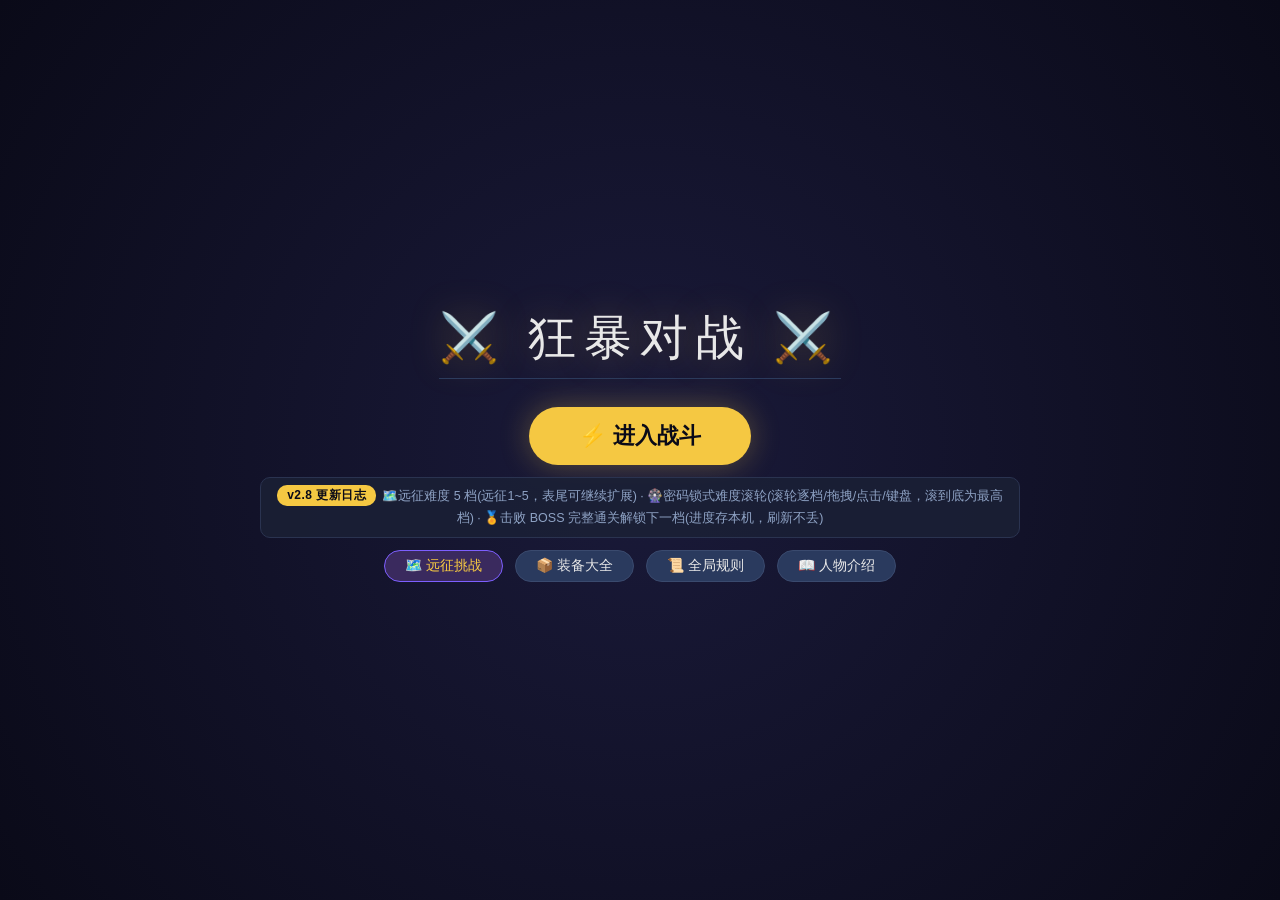
==== index.html @ 68544027 "chore: baseline snapshot of 狂暴战斗v2 before talent system" ====
<!DOCTYPE html>
<html lang="zh">
<head>
<meta charset="UTF-8">
<meta name="viewport" content="width=device-width, initial-scale=1.0">
<title>狂暴对战（v2.8）</title>
<link rel="stylesheet" href="style.css">
</head>
<body>

<!-- 启动界面 -->
<div id="startScreen">
    <div class="header">
        <h1>⚔️ 狂暴对战 ⚔️</h1>
    </div>
    <button class="start-btn" id="startBtn">⚡ 进入战斗</button>
    <div class="version"><span class="v-num">v2.8 更新日志</span>🗺️远征难度 5 档(远征1~5，表尾可继续扩展) · 🎡密码锁式难度滚轮(滚轮逐档/拖拽/点击/键盘，滚到底为最高档) · 🏅击败 BOSS 完整通关解锁下一档(进度存本机，刷新不丢)</div>
    <div class="btn-group">
        <button id="rogueOpenBtn" class="rogue-entry-btn">🗺️ 远征挑战</button>
        <button id="toggleEquipBtn">📦 装备大全</button>
        <button id="showRulesBtn">📜 全局规则</button>
        <button id="heroOpenBtn">📖 人物介绍</button>
    </div>
    <div class="equip-library" id="startEquipLibrary">
        <h3>📦 装备大全</h3>
        <div id="startEquipList">
            <div class="rule-section">
                <div class="rule-head" data-toggle="startEquipList_normal">
                    <span class="rule-title">🟢 普通装备（占 1 装备点）</span><span class="rule-arrow">▼</span>
                </div>
                <div class="collapse-body" id="startEquipList_normal"></div>
            </div>
            <div class="rule-section">
                <div class="rule-head" data-toggle="startEquipList_special">
                    <span class="rule-title">✨ 特殊装备（不消耗装备点）</span><span class="rule-arrow">▼</span>
                </div>
                <div class="collapse-body" id="startEquipList_special"></div>
            </div>
            <div class="rule-section">
                <div class="rule-head" data-toggle="startEquipList_rare">
                    <span class="rule-title">⭐ 稀有装备（占 2 装备点）</span><span class="rule-arrow">▼</span>
                </div>
                <div class="collapse-body" id="startEquipList_rare"></div>
            </div>
            <div class="rule-section">
                <div class="rule-head" data-toggle="startEquipList_upgrade">
                    <span class="rule-title">🔧 升级装备（占 1 装备点；普通对战可直接选用）</span><span class="rule-arrow">▼</span>
                </div>
                <div class="collapse-body" id="startEquipList_upgrade"></div>
            </div>
        </div>
    </div>
</div>

<!-- 全局规则模态框 -->
<div id="rulesModal">
    <div class="modal-content">
        <h2>📜 全局规则</h2>

        <div class="rule-section">
            <div class="rule-head" data-toggle="rulePlay">
                <span class="rule-title">🎮 游戏玩法</span><span class="rule-arrow">▼</span>
            </div>
            <ul class="rule-body" id="rulePlay">
                <li><strong>队伍规模：</strong>每队 1~3 人，两队人数可不同（1v1 … 3v3），全场最多 6 名角色。</li>
                <li><strong>阵型站位：</strong>每队一个 <strong>3 列 × 2 行</strong> 的矩形区域，共 6 个站位格（前排 3 格 + 后排 3 格）。每队最多 3 人，可在 6 格中<strong>自由摆放</strong>：点击空格「＋」放置队员，<strong>拖动面板</strong>可换位或交换，面板右上「✕」移除队员。靠中间一侧为前排。</li>
                <li><strong>对位优先承伤：</strong>默认攻击<strong>与自己同一列（对位）</strong>的敌人：该列<strong>前排存活就打前排</strong>，<strong>对位前排阵亡后，由同列的后排接替</strong>；只有该列已无可选目标时，才顺延到<strong>列距离最近</strong>的敌人（距离相同取更靠左一列）。部分单位有独立选敌规则：刺客优先敌方后排，Boss 随机选取，枪手锁定血量最低者。</li>
                <li><strong>对位攻击：</strong>在可攻击的候选目标中，优先选择与自己<strong>同列</strong>的敌人；同列无目标时，按列距离由近及远顺延。全程确定性，无随机。</li>
                <li><strong>团灭判负：</strong>一方全部队员阵亡才判负，单人阵亡后战斗继续；技能同样按上述规则选取目标。</li>
                <li><strong>编队保存：</strong>调整好人物与装备后，可在「💾 编队」中命名保存，之后一键调用。</li>
            </ul>
        </div>

        <div class="rule-section">
            <div class="rule-head" data-toggle="ruleMech">
                <span class="rule-title">⚙️ 游戏机制</span><span class="rule-arrow">▼</span>
            </div>
            <ul class="rule-body" id="ruleMech">
                <li><strong>装备容量：</strong>每名角色共 <strong>2 个装备点</strong>；<strong>普通装备</strong>占 1 点、<strong>特殊装备</strong>不消耗装备点、<strong>稀有装备</strong>占 2 点。装备栏共 3 个槽位。相同装备不再受限，可重复装备。</li>
                <li><strong>装备限制：</strong>专业法杖 / 灵能大法杖仅蓝条英雄可装备；熊王爪要求英雄<strong>基础生命值 ≥ 1700</strong>（不含装备加成）。</li>
                <li><strong>唯一被动：</strong>魔返（释放技能回复法力）／血赋（生命值转攻击力）／御击（攻击附带双抗伤害）——同名唯一被动重复装备<strong>只生效一次</strong>，不叠加。</li>
                <li><strong>覆盖机制：</strong>血赋与御击在结算链<strong>最后一步</strong>计算，可吃到其他装备与技能带来的生命/双抗加成；其余装备效果只作用于本体。</li>
                <li><strong>🔧 升级装备（占 1 装备点）：</strong>流星锤→碎岩流星锤、急速弓→霜天风暴弓、精钢剑→幸运精钢剑、专业法杖→灵能大法杖、吸血镰刀→嗜血狂镰。远征「装备升级点」花 <strong>10 金币</strong>可升级获得；普通对局的装备栏与「装备大全」也可直接选用。<strong>每人只能携带 1 件升级装备</strong>（装备下拉会把其余升级装备置灰）。</li>
                <li><strong>🩸 嗜血狂镰（吸血镰刀升级）：</strong>攻击力 +20、全能吸血 +15%、攻速 +0.2（固定）；被动·嗜血：每攻击一次额外 +0.5% 全能吸血，最多额外 +15%。</li>
                <li><strong>❄️ 寒冰印记（霜天风暴弓）：</strong>被攻击者叠加印记，带印记者<strong>攻速 -10%</strong>（不管多少层）；叠至 <strong>10 层</strong>时目标被<strong>冻结 1.5 秒</strong>并清空印记。</li>
                <li><strong>回蓝模板（蓝条英雄）：</strong>a模板＝自然回蓝1/秒＋普攻命中回蓝1/次；b模板＝自然回蓝1/秒＋受击回蓝1/次。</li>
                <li><strong>SP（技能强度）：</strong>由装备提供，放大英雄自身固定数值的技能伤害与技能回复；以攻击力倍率计算的机制与装备型附加伤害不享受。</li>
                <li><strong>眩晕 💫：</strong>被眩晕者无法普攻与施法，但回蓝、CD 照常运转，已释放技能（如诅咒）不中断。</li>
                <li><strong>⏳ 施法时间（法师 · 法术爆发）：</strong>满 16 蓝后需 <strong>0.5 秒</strong>吟唱才结算 280 法伤；吟唱途中被眩晕会中断，<strong>蓝量保留</strong>并在解除眩晕后重新吟唱。</li>
                <li><strong>重伤（诅咒 🧙）：</strong>巫师诅咒附着于目标身上，期间目标<strong>一切回复减半</strong>；可叠加刷新，可同时维持多个目标，施法者死亡或被控也不中断。对 <strong>BOSS 单位</strong>：生命上限按 min(最大生命, 5000) 折算，单次（每秒）3% 的伤害不超过 150。</li>
                <li><strong>战斗日志配色：</strong>物理伤害为<strong style="color:#e74c3c;">红色</strong>、魔法伤害为<strong style="color:#5dade2;">蓝色</strong>、真实伤害为<strong style="color:#ffffff;">白色加粗</strong>。</li>
            </ul>
        </div>

        <button class="modal-close" id="rulesCloseBtn">关闭</button>
    </div>
</div>

<!-- 人物介绍模态框(替代原「模拟统计」) -->
<div id="heroModal">
    <div class="modal-content hero-content">
        <h2>📖 人物介绍</h2>
        <div class="rule-section">
            <div class="rule-head" data-toggle="heroListBody">
                <span class="rule-title">👤 英雄</span><span class="rule-arrow">▼</span>
            </div>
            <div class="collapse-body" id="heroListBody"><div class="hero-cards" id="heroCards"></div></div>
        </div>
        <div class="rule-section">
            <div class="rule-head" data-toggle="bossListBody">
                <span class="rule-title">🏆 BOSS</span><span class="rule-arrow">▼</span>
            </div>
            <div class="collapse-body" id="bossListBody"><div class="hero-cards" id="bossCards"></div></div>
        </div>
        <button class="modal-close" id="heroCloseBtn">关闭</button>
    </div>
</div>

<!-- 挑战模式(固定编队,调用到 B 队) -->
<div id="challengeModal">
    <div class="modal-content hero-content">
        <h2>🎯 挑战队伍</h2>
        <div class="challenge-list" id="challengeList"></div>
        <button class="modal-close" id="challengeCloseBtn">关闭</button>
    </div>
</div>

<!-- 远征挑战(肉鸽模式 2.4): 全屏; 只能操作 A 队;
    出征→战斗→战斗→商店→装备升级→精英战→BOSS 共 7 个节点按顺序推进;
    v2.8: 入口为「密码锁式难度滚轮」(远征1~5, 可扩展), 通关(击败BOSS)解锁下一档并存本地;
          顶栏 #rogueDiff 显示本局难度(入口「选难度」界面整条顶栏与节点地图隐藏, 地图自整备/战斗起显示);
    战斗界面为上下布局(B 队在上 / A 队在下, 双方各 3列×2行 前后排 6 站位), 战斗日志在右侧,
    并可「⚙ 调整装备/站位」暂停回整备; 商店可卖装备(普通 6 金 / 稀有 12 金 / 升级装备 10 金) -->
<div id="rogueModal">
    <div class="modal-content">
        <h2>🗺️ 远征挑战</h2>
        <div class="rogue-top" id="rogueTop">
            <div class="rogue-status">
                <span class="rogue-diff" id="rogueDiff"></span>
                <span class="rogue-lives" id="rogueLives"></span>
                <span class="rogue-gold" id="rogueGold"></span>
            </div>
            <div class="rogue-map" id="rogueMap"></div>
        </div>
        <div class="rogue-phase" id="roguePhase"></div>
        <div class="rogue-toast" id="rogueToast"></div>
        <div class="rogue-body" id="rogueBody"></div>
        <div class="rogue-actions" id="rogueActions"></div>
        <button class="modal-close" id="rogueCloseBtn">关闭</button>
    </div>
</div>

<!-- 游戏主容器 -->
<div class="container" id="mainContainer" style="display:none;">
    <button class="back-btn" id="backBtn">🔙 返回</button>
    <h1>⚔️ 狂暴对战 ⚔️</h1>
    <div class="main-layout">
        <div class="left-area">
            <div class="arena">
                <!-- A队(3列×2行阵型: 前排靠中间) -->
                <div class="team" id="teamA" data-count="1">
                    <div class="team-header">
                        <span class="team-name">🛡️ A队</span>
                        <span class="team-count" id="teamHeadA">1 / 3 人</span>
                    </div>
                    <div class="team-grid" id="teamPanelsA"></div>
                    <button class="add-slot" id="addBtnA">＋ 快捷添加</button>
                </div>
                <div class="vs">⚡</div>
                <!-- B队(镜像: 前排同样靠中间) -->
                <div class="team" id="teamB" data-count="1">
                    <div class="team-header">
                        <span class="team-name">⚔️ B队</span>
                        <span class="team-count" id="teamHeadB">1 / 3 人</span>
                    </div>
                    <div class="team-grid" id="teamPanelsB"></div>
                    <button class="add-slot" id="addBtnB">＋ 快捷添加</button>
                    <button class="add-slot challenge-btn" id="challengeOpenBtn">🎯 挑战队伍</button>
                </div>
            </div>
            <div class="controls">
                <button class="btn-fight" id="btnFight">⚡ 攻击一次</button>
                <button class="btn-auto" id="btnAuto">▶ 自动战斗</button>
                <button class="btn-reset" id="btnReset">🔄 重置</button>
                <span class="speed-group" id="speedGroup">
                    <button class="speed-btn active" id="speed1x">1x</button>
                    <button class="speed-btn" id="speed2x">2x</button>
                    <button class="speed-btn" id="speed4x">4x</button>
                </span>
            </div>
            <div class="winner-banner" id="winnerBanner">🏆 胜利！</div>
            <div class="footer"><span id="roundInfo">回合: 0</span></div>
        </div>
        <div class="right-area">
            <div class="title">📜 战斗记录</div>
            <div class="log" id="log"><div>💬 编队并选择装备，开始战斗</div></div>
        </div>
    </div>
</div>

<!-- 装备详情浮窗 -->
<div class="equip-tooltip" id="equipTooltip">
    <div class="tt-name" id="ttName">装备名</div>
    <div class="tt-desc" id="ttDesc">描述</div>
    <ul class="tt-stats" id="ttStats"></ul>
</div>

<script src="config.js"></script>
<script src="heroes.js"></script>
<script src="equips.js"></script>
<script src="mechanics.js"></script>
<script src="engine.js"></script>
<!-- 远征挑战(肉鸽模式)UI: 须在 game.js 之前加载(game.js 末尾立即执行 init(),其中要调用 GameRogue) -->
<script src="rogue.js"></script>
<script src="game.js"></script>
</body>
</html>
---- style.css ----
/* ========== 全局样式 ========== */
* { margin:0; padding:0; box-sizing:border-box; }
body { background:#0a0a18; min-height:100vh; display:flex; justify-content:center; align-items:center; font-family:'Segoe UI',Arial,sans-serif; padding:16px; }

/* ---------- 启动界面 ---------- */
#startScreen {
    position: fixed;
    top: 0; left: 0; width: 100%; height: 100%;
    background: radial-gradient(circle at center, #1a1a3a, #0a0a18);
    display: flex;
    flex-direction: column;
    justify-content: center;
    /* safe center: 内容超过一屏时改为从顶部开始排列, 避免标题被裁掉且滚不上去 */
    justify-content: safe center;
    align-items: center;
    z-index: 99999;
    color: #e8e8e8;
    transition: opacity 0.6s ease, visibility 0.6s ease;
    overflow-y: auto;
    padding: 20px;
}
#startScreen.hidden { opacity: 0; visibility: hidden; pointer-events: none; }
#startScreen .header { text-align: center; margin-bottom: 10px; }
#startScreen h1 { font-size: 48px; font-weight: 300; letter-spacing: 8px; margin-bottom: 6px; text-shadow: 0 0 40px rgba(245,200,66,0.3); }
#startScreen .start-btn { background: #f5c842; color: #0a0a18; border: none; border-radius: 60px; padding: 14px 50px; font-size: 22px; font-weight: bold; cursor: pointer; transition: 0.3s; box-shadow: 0 0 30px rgba(245,200,66,0.3); margin: 12px 0 12px; }
#startScreen .start-btn:hover { transform: scale(1.08); box-shadow: 0 0 50px rgba(245,200,66,0.6); }
/* 版本号 + 更新日志: 收成一张居中的小卡片, 版本号做金色胶囊, 避免长文本左对齐糊成一片 */
#startScreen .version {
    max-width: 760px; margin: 0 auto 12px; padding: 7px 14px 8px;
    background: rgba(26,32,54,0.85); border: 1px solid #2a3350; border-radius: 10px;
    color: #8ea2c4; font-size: 12.5px; line-height: 1.75; text-align: center;
}
#startScreen .version .v-num {
    display: inline-block; background: #f5c842; color: #0a0a18;
    border-radius: 10px; padding: 0 10px; margin: 0 6px 0 0;
    font-size: 12px; font-weight: bold; letter-spacing: 0.5px; vertical-align: 1px;
}
#startScreen .btn-group { display: flex; gap: 12px; flex-wrap: wrap; justify-content: center; margin-bottom: 12px; }
#startScreen .btn-group button { background: #2a3a5e; color: #e8e8e8; border: 1px solid #3a4a6e; border-radius: 30px; padding: 6px 20px; font-size: 14px; cursor: pointer; transition: 0.2s; }
#startScreen .btn-group button:hover { background: #3a5a8e; transform: scale(1.05); }
#startScreen .equip-library { width: 90%; max-width: 700px; max-height: 45vh; overflow-y: auto; background: rgba(20,20,50,0.9); border-radius: 16px; border: 1px solid #2a3a5e; padding: 12px 16px; margin-top: 6px; display: none; }
#startScreen .equip-library.open { display: block; }
#startScreen .equip-library h3 { color: #f5c842; text-align: center; border-bottom: 1px solid #2a3a5e; padding-bottom: 8px; margin-bottom: 10px; font-weight: 400; letter-spacing: 2px; }
#startScreen .equip-library .equip-item { background: #0e0e22; border-radius: 10px; padding: 8px 14px; margin-bottom: 8px; border: 1px solid #2a2a4a; position: relative; }
#startScreen .equip-library .equip-item .e-name { color: #f5c842; font-weight: bold; font-size: 15px; }
#startScreen .equip-library .equip-item .e-desc { color: #b0c4de; font-size: 13px; margin: 2px 0; }
#startScreen .equip-library .equip-item .e-stats { color: #8899bb; font-size: 12px; list-style: none; padding: 0; margin: 4px 0 0; }
#startScreen .equip-library .equip-item .e-stats li { padding: 1px 0; border-bottom:1px solid #2a2a4a; }
#startScreen .equip-library .equip-item .e-stats li:last-child { border-bottom:none; }
#startScreen .equip-library .rare-badge { position: absolute; top: 6px; right: 10px; background: #6c3483; color: #f5b7f1; padding: 0 10px; border-radius: 12px; font-size: 11px; border: 1px solid #9b59b6; }
#startScreen .equip-library::-webkit-scrollbar { width:4px; }
#startScreen .equip-library::-webkit-scrollbar-thumb { background:#2a3a5e; border-radius:10px; }

/* 全局规则 / 模拟统计 模态框 */
#rulesModal, #heroModal, #challengeModal { position: fixed; top: 0; left: 0; width: 100%; height: 100%; background: rgba(0,0,0,0.7); display: none; justify-content: center; align-items: center; align-items: safe center; z-index: 100000; }
#rulesModal .modal-content, #heroModal .modal-content, #challengeModal .modal-content { background: #1a1a3a; border: 2px solid #5dade2; border-radius: 20px; padding: 20px 30px; max-width: 560px; width: 92%; color: #b0c4de; box-shadow: 0 20px 60px rgba(0,0,0,0.9); }
#heroModal .modal-content, #challengeModal .modal-content { max-width: 720px; max-height: 88vh; overflow-y: auto; }
/* 全局规则: 内容必然超过一屏, 由弹窗整体滚动(单个滚动条);
   否则内容被垂直居中 + 无高度上限, 上半部分(标题/「游戏玩法」折叠头)与底部「关闭」会被裁到屏幕外 */
#rulesModal .modal-content { max-height: 88vh; overflow-y: auto; }
#rulesModal .modal-content h2, #heroModal .modal-content h2, #challengeModal .modal-content h2 { color: #f5c842; text-align: center; border-bottom: 1px solid #2a3a5e; padding-bottom: 10px; margin-bottom: 12px; }
#rulesModal .modal-content ul { list-style: none; padding: 0; }
#rulesModal .modal-content ul li { padding: 6px 0; border-bottom: 1px solid #2a2a4a; font-size: 13px; line-height: 1.6; }
#rulesModal .modal-content ul li:last-child { border-bottom: none; }
#rulesModal .modal-content ul li strong { color: #f5c842; }
#rulesModal .modal-close, #heroModal .modal-close, #challengeModal .modal-close { display: block; margin: 14px auto 0; background: #2c3e50; color: #fff; border: none; border-radius: 30px; padding: 8px 30px; font-size: 14px; cursor: pointer; transition: 0.2s; }
#rulesModal .modal-close:hover, #heroModal .modal-close:hover, #challengeModal .modal-close:hover { background: #e74c3c; }

/* ---------- 人物介绍 / 挑战队伍(复用「装备大全」的条目样式) ---------- */
#heroModal .equip-item, #challengeModal .equip-item { background:#0e0e22; border-radius:10px; padding:8px 14px; margin-bottom:8px; border:1px solid #2a2a4a; position:relative; }
#heroModal .e-name, #challengeModal .e-name { color:#f5c842; font-weight:bold; font-size:15px; }
#heroModal .e-desc, #challengeModal .e-desc { color:#b0c4de; font-size:13px; margin:2px 0; }
#heroModal .e-stats, #challengeModal .e-stats { color:#8899bb; font-size:12px; list-style:none; padding:0; margin:4px 0 0; }
#heroModal .e-stats li, #challengeModal .e-stats li { padding:1px 0; border-bottom:1px solid #2a2a4a; }
#heroModal .e-stats li:last-child, #challengeModal .e-stats li:last-child { border-bottom:none; }
#heroModal .rare-badge, #challengeModal .rare-badge { position:absolute; top:6px; right:10px; background:#6c3483; color:#f5b7f1; padding:0 10px; border-radius:12px; font-size:11px; border:1px solid #9b59b6; }
#challengeModal .ch-load { display:block; margin:8px 0 0 auto; background:#1a1a3a; color:#f5c842; border:1px solid #5a4a1a; border-radius:16px; padding:4px 18px; font-size:12px; cursor:pointer; transition:0.2s; }
#challengeModal .ch-load:hover { background:#2b3557; }
/* v2.6: 挑战队伍新增「调用到 A 队」按钮, 两个按钮横排右对齐 */
#challengeModal .ch-actions { display:flex; justify-content:flex-end; gap:8px; margin-top:8px; }
#challengeModal .ch-actions .ch-load { margin:0; }
#challengeModal .ch-load-a { background:#12283a; color:#7fd4f5; border-color:#1a4a5a; }
#challengeModal .ch-load-a:hover { background:#1b3b52; }
.challenge-btn { background:#2a1a1a; color:#f5c842; border-color:#5a4a1a; }
.challenge-btn:hover { background:#3a2a1a; }

/* ---------- 游戏容器 ---------- */
.container { background:#14142a; padding:18px 20px; border-radius:24px; box-shadow:0 20px 60px rgba(0,0,0,0.9); width:1500px; max-width:100%; border:1px solid #2a2a4a; display:flex; flex-direction:column; position:relative; margin: 0 auto; }
.back-btn { position: absolute; top: 12px; right: 18px; background: #2c3e50; color: #fff; border: none; border-radius: 30px; padding: 4px 16px; font-size: 13px; cursor: pointer; transition: 0.2s; z-index: 10; }
.back-btn:hover { background: #e74c3c; transform: scale(1.05); }

h1 { text-align:center; color:#e8e8e8; font-weight:400; letter-spacing:4px; font-size:22px; border-bottom:1px solid #2a3a5e; padding-bottom:8px; margin-bottom:12px; margin-top:0; }
.main-layout { display:flex; gap:16px; align-items:stretch; }
.left-area { flex:1.7; display:flex; flex-direction:column; gap:12px; min-width:0; }

/* ---------- 队伍对战区 ---------- */
.arena { display:flex; justify-content:space-between; align-items:stretch; gap:10px; }
.team { flex:1; min-width:0; display:flex; flex-direction:column; background:#0c0c1e; border-radius:18px; border:1px solid #23234a; padding:8px 8px 10px; gap:6px; }
.team#teamA { border-color:#1f3a5c; box-shadow: inset 0 0 40px rgba(93,173,226,0.05); }
.team#teamB { border-color:#4a2030; box-shadow: inset 0 0 40px rgba(231,76,60,0.05); }
.team-header { display:flex; align-items:center; justify-content:center; gap:8px; padding-bottom:4px; border-bottom:1px solid #2a2a4a; }
.team-name { font-size:13px; letter-spacing:2px; font-weight:600; color:#e8e8e8; }
.team#teamA .team-name { color:#5dade2; }
.team#teamB .team-name { color:#e74c3c; }
.team-count { font-size:11px; color:#667799; background:#14142a; border-radius:10px; padding:1px 8px; border:1px solid #2a2a4a; }
/* ---------- 阵型网格: 每队 3 列 × 2 行 = 6 个站位格 ---------- */
.team-grid { display:grid; grid-template-columns: repeat(3, 1fr); gap:6px; align-items:stretch; }
.team-grid > [data-row="0"] { grid-row: 1; }
.team-grid > [data-row="1"] { grid-row: 2; }
/* A队列序从左到右;B队镜像,保证两队的「前排」都紧邻中间 VS 分界 */
#teamA .team-grid > [data-col="0"] { grid-column: 1; }
#teamA .team-grid > [data-col="1"] { grid-column: 2; }
#teamA .team-grid > [data-col="2"] { grid-column: 3; }
#teamB .team-grid > [data-col="0"] { grid-column: 3; }
#teamB .team-grid > [data-col="1"] { grid-column: 2; }
#teamB .team-grid > [data-col="2"] { grid-column: 1; }
/* 中间列(默认核心位)金色描边 */
.team-grid > [data-col="1"].fighter-panel { border-color:#4a4020; }
.team-grid > [data-col="1"].fighter-panel.dead { border-color:#e74c3c; }

/* 空格子: 点击放置队员,也是拖动落点 */
.cell-empty { display:flex; flex-direction:column; align-items:center; justify-content:center; gap:2px; min-height:104px; border:1px dashed #2a3a5e; border-radius:12px; background:rgba(16,16,42,0.45); color:#3a4a6e; cursor:pointer; transition:0.2s; }
.cell-empty:hover { border-color:#f5c842; color:#f5c842; background:#16162e; transform:translateY(-1px); }
.cell-empty .plus { font-size:18px; line-height:1; }
.cell-empty .cell-tip { font-size:9px; color:#445566; letter-spacing:1px; }

.fighter-panel { background:#10102a; border-radius:12px; padding:6px 4px 8px; min-width:0; text-align:center; border:2px solid #2a2a4a; transition:0.3s; position:relative; cursor:grab; animation: panelIn 0.3s ease; }
@keyframes panelIn { from { opacity:0; transform: translateY(8px); } to { opacity:1; transform: translateY(0); } }
.fighter-panel:hover { border-color:#3a3a6a; }
.fighter-panel.active { border-color:#f5c842; box-shadow:0 0 25px rgba(245,200,66,0.15); }
.fighter-panel.dead { opacity:0.4; border-color:#e74c3c; }
/* 拖动换位反馈 */
.fighter-panel.dragging { opacity:0.45; transform:scale(0.96); cursor:grabbing; }
.fighter-panel.drop-target, .cell-empty.drop-target { border-color:#5dade2 !important; box-shadow:0 0 14px rgba(93,173,226,0.45); background:#14143a; }

.panel-top { display:flex; align-items:center; justify-content:space-between; margin-bottom:2px; }
.slot-badge { font-size:9px; letter-spacing:1px; color:#667799; background:#14142a; border:1px solid #2a2a4a; border-radius:10px; padding:0 6px; }
.fighter-panel[data-slot="0"] .slot-badge { color:#f5c842; border-color:#5a4a20; background:#221c0a; }
.remove-slot { background:transparent; border:1px solid #2a2a4a; color:#556; border-radius:6px; width:16px; height:16px; line-height:1; font-size:9px; cursor:pointer; transition:0.2s; padding:0; }
.remove-slot:hover { background:#e74c3c; color:#fff; border-color:#e74c3c; transform:scale(1.1); }
.remove-slot:disabled { opacity:0.25; cursor:not-allowed; }
.add-slot { align-self:center; margin-top:2px; width:80%; background:#14142a; color:#667799; border:1px dashed #3a4a6e; border-radius:12px; padding:3px 0; font-size:11px; cursor:pointer; transition:0.2s; }
.add-slot:hover { color:#f5c842; border-color:#f5c842; background:#1a1a3a; }
.add-slot:disabled { opacity:0.3; cursor:not-allowed; }

.hero-selector { display:flex; flex-direction:column; align-items:center; margin-bottom:2px; cursor:pointer; }
.hero-current { display:flex; align-items:center; gap:4px; background:#1a1a3a; padding:1px 8px 1px 6px; border-radius:30px; border:2px solid #2a2a4a; transition:0.2s; }
.hero-current:hover { border-color:#5dade2; background:#22224a; }
.hero-current .h-emoji { font-size:16px; }
.hero-current .h-name { font-size:11px; font-weight:bold; color:#fff; }
.hero-current .h-arrow { color:#667799; font-size:9px; margin-left:1px; }
.hero-grid { display:none; flex-wrap:wrap; gap:3px; justify-content:center; margin-top:4px; background:#0e0e22; padding:5px; border-radius:12px; border:1px solid #2a2a4a; width:100%; position:absolute; left:0; top:100%; z-index:50; box-shadow:0 10px 30px rgba(0,0,0,0.8); }
.hero-grid.open { display:flex; }
.hero-grid .hero-icon { background:#1a1a3a; border:2px solid #2a2a4a; border-radius:8px; padding:2px 5px; cursor:pointer; transition:0.2s; display:flex; flex-direction:column; align-items:center; min-width:40px; font-size:9px; color:#8899bb; }
.hero-grid .hero-icon:hover { background:#2a2a5a; border-color:#4a4a8a; transform:scale(1.05); }
.hero-grid .hero-icon.selected { border-color:#f5c842; background:#2a2a4a; box-shadow:0 0 15px rgba(245,200,66,0.2); }
.hero-grid .hero-icon .h-emoji { font-size:16px; }
.hero-grid .hero-icon .h-name { font-size:8px; margin-top:0px; color:#aaa; }

.fighter-panel .name { font-size:13px; font-weight:bold; color:#fff; margin-top:0px; white-space:nowrap; overflow:hidden; text-overflow:ellipsis; }
.fighter-panel .emoji { font-size:20px; display:block; margin:0px; }
.fighter-panel .stat { color:#8899bb; font-size:10px; margin:1px 0; }
.fighter-panel .stat span { color:#fff; font-weight:bold; }
.fighter-panel .stat .label { color:#667799; font-weight:normal; }
/* v2.7 动态数值: 机制加成(如长枪手独守阵线 +20 攻击力)生效时高亮显示 */
.fighter-panel .stat .atk-val.buffed { color:#2ecc71 !important; text-shadow:0 0 4px rgba(46,204,113,0.6); }
.hp-bar-bg { width:100%; height:10px; background:#1a1a30; border-radius:20px; overflow:hidden; margin:3px 0 1px; border:1px solid #2a2a4a; }
.hp-bar { height:100%; width:100%; background:#27ae60; border-radius:20px; transition:width 0.25s ease; }
.hp-bar.low { background:#e67e22; }
.hp-bar.critical { background:#e74c3c; }
.hp-text { color:#99aabb; font-size:10px; font-weight:bold; }
.cd-bar-bg { width:100%; height:4px; background:#1a1a30; border-radius:20px; overflow:hidden; margin:1px 0 1px; border:1px solid #2a2a2a; }
.cd-bar { height:100%; width:0%; background:#f39c12; border-radius:20px; transition:width 0.2s ease; }
.cd-bar.ready { background:#2ecc71; box-shadow:0 0 10px #2ecc71aa; }
.cd-text { color:#f39c12; font-size:9px; display:flex; justify-content:space-between; }
.cd-text .ready-label { color:#2ecc71; }
.cd-area { display:none; }
.mana-area { display:none; }
.blue-bar-bg { width:100%; height:4px; background:#1a1a30; border-radius:20px; overflow:hidden; margin:1px 0 1px; border:1px solid #1a2a4a; }
.blue-bar { height:100%; width:0%; background:#3498db; border-radius:20px; transition:width 0.2s ease; }
.blue-text { color:#5dade2; font-size:9px; }
.status-area { display:flex; justify-content:center; gap:3px; flex-wrap:wrap; margin-top:1px; min-height:16px; }
.status-badge { display:inline-block; background:#1a1a30; border-radius:12px; padding:0 6px; font-size:9px; border:1px solid #2a2a4a; color:#b0c4de; line-height:15px; }
.status-badge.curse { border-color:#9b59b6; color:#d7bde2; background:#2a1a3a; }
.status-badge.evo { border-color:#f39c12; color:#f5c842; background:#2a2a1a; }
.status-badge.silenced { border-color:#e67e22; color:#f5c842; background:#2a1a1a; }
.status-badge.fighter { border-color:#e74c3c; color:#f1948a; background:#2a1a1a; }
.status-badge .badge-icon { margin-right:1px; }
.armor-tag { display:inline-block; background:#1a2a3a; padding:0 4px; border-radius:8px; font-size:9px; color:#5dade2; margin:0 1px; }
.equip-tag { display:inline-block; background:#1a2a3a; padding:0 5px; border-radius:8px; font-size:9px; color:#f5c842; margin:0 1px; cursor:default; white-space:nowrap; }
.equip-tag.rare { background: #6c3483; border:1px solid #9b59b6; color: #f5b7f1; box-shadow: 0 0 10px rgba(155,89,182,0.4); }
.equip-tag.disabled { opacity: 0.4; cursor: not-allowed; }
.equip-selector { margin-top:4px; display:flex; align-items:center; justify-content:center; gap:3px; font-size:10px; color:#8899bb; flex-wrap:wrap; }
.equip-selector select { background:#1a1a3a; color:#e0e0e0; border:1px solid #2a3a5e; border-radius:6px; padding:1px 4px; font-size:10px; cursor:pointer; outline:none; font-family:inherit; width:88px; max-width:100%; }
.equip-selector select:focus { border-color:#5dade2; }
.equip-selector select option { background:#1a1a3a; color:#e0e0e0; }
.equip-selector select:disabled { opacity:0.5; cursor:not-allowed; }
.equip-selector .slot-label { color:#667799; font-size:9px; }
.equip-tags { display:flex; justify-content:center; gap:3px; flex-wrap:wrap; margin-top:2px; }

.vs { color:#f5c842; font-size:18px; font-weight:bold; text-shadow:0 0 30px rgba(245,200,66,0.2); flex-shrink:0; display:flex; align-items:center; padding:0 2px; }
.right-area { flex:1; min-width:190px; display:flex; flex-direction:column; background:#0e0e22; border-radius:16px; border:1px solid #2a2a4a; padding:10px 12px; height:auto; max-height:600px; }
.right-area .title { color:#8899bb; font-size:12px; letter-spacing:2px; border-bottom:1px solid #2a3a5e; padding-bottom:4px; margin-bottom:6px; text-align:center; }
.log { flex:1; overflow-y:auto; color:#8899bb; font-size:12px; line-height:1.5; font-family:'Courier New',monospace; padding-right:2px; }
.log::-webkit-scrollbar { width:4px; }
.log::-webkit-scrollbar-thumb { background:#2a3a5e; border-radius:10px; }
.log .highlight { color:#f5c842; font-weight:bold; }
.log .damage { color:#e74c3c; font-weight:bold; }
.log .heal { color:#2ecc71; }
.log .armor { color:#5dade2; }
.log .curse { color:#9b59b6; font-weight:bold; }
.log .mana { color:#5dade2; }
.log .silence { color:#e67e22; font-weight:bold; }
.controls { display:flex; gap:8px; justify-content:center; margin:8px 0 4px; flex-wrap:wrap; }
.controls button { padding:6px 16px; border:none; border-radius:40px; font-size:13px; font-weight:bold; cursor:pointer; transition:0.2s; background:#2a2a4a; color:#ccc; }
.controls button:hover { transform:scale(1.05); filter:brightness(1.2); }
.controls button:active { transform:scale(0.95); }
.btn-fight { background:#e67e22 !important; color:#fff !important; }
.btn-reset { background:#2c3e50 !important; color:#fff !important; }
.btn-auto { background:#2980b9 !important; color:#fff !important; }
.btn-auto.stop { background:#c0392b !important; }
/* 自动战斗倍速按钮 */
.speed-group { display:flex; gap:4px; align-items:center; margin-left:6px; }
.speed-group .speed-btn { padding:5px 12px; font-size:12px; background:#1a1a3a; color:#8899bb; border:1px solid #2a3a5e; border-radius:40px; }
.speed-group .speed-btn:hover { transform:scale(1.05); filter:brightness(1.2); }
.speed-group .speed-btn.active { color:#f5c842; border-color:#f5c842; box-shadow: 0 0 12px rgba(245,200,66,0.35); }
.winner-banner { text-align:center; font-size:20px; font-weight:bold; margin:4px 0; color:#f1c40f; text-shadow:0 0 40px rgba(241,196,15,0.3); display:none; animation: bannerIn 0.4s ease; }
@keyframes bannerIn { from { opacity:0; transform:scale(0.9); } to { opacity:1; transform:scale(1); } }
.footer { display:flex; justify-content:space-between; color:#445566; font-size:10px; margin-top:4px; }

/* ---------- 装备详情浮窗 ---------- */
.equip-tooltip { position: fixed; background: #1a1a3a; border: 1px solid #5dade2; border-radius: 12px; padding: 10px 14px; max-width: 280px; color: #b0c4de; font-size: 13px; line-height: 1.5; box-shadow: 0 8px 30px rgba(0,0,0,0.8); pointer-events: none; z-index: 9999; display: none; font-family: 'Segoe UI', Arial, sans-serif; }
.equip-tooltip .tt-name { color:#f5c842; font-weight:bold; font-size:15px; margin-bottom:4px; }
.equip-tooltip .tt-desc { color:#b0c4de; margin-bottom:6px; }
.equip-tooltip .tt-stats { color:#8899bb; font-size:12px; list-style:none; padding:0; margin:4px 0 0; }
.equip-tooltip .tt-stats li { padding:1px 0; border-bottom:1px solid #2a2a4a; }
.equip-tooltip .tt-stats li:last-child { border-bottom:none; }
.equip-tooltip .tt-stats .stat-val { color:#fff; font-weight:bold; }

/* ---------- 阵型格内的紧凑排版(每格约占队伍宽度 1/3) ---------- */
.team-grid .fighter-panel .emoji { font-size:16px; }
.team-grid .fighter-panel .name { font-size:11px; }
.team-grid .fighter-panel .stat { font-size:9px; }
.team-grid .hero-current { padding:1px 5px 1px 4px; border-width:1px; }
.team-grid .hero-current .h-emoji { font-size:13px; }
.team-grid .hero-current .h-name { font-size:10px; }
.team-grid .hero-current .h-arrow { font-size:8px; }
.team-grid .equip-tag { font-size:8px; padding:0 3px; }
.team-grid .equip-selector { flex-direction:column; gap:2px; margin-top:3px; }
.team-grid .equip-selector .slot-label { display:none; }
.team-grid .equip-selector select { width:100%; font-size:9px; }
.team-grid .status-badge { font-size:8px; padding:0 4px; }
.team-grid .slot-badge { font-size:8px; padding:0 4px; }
.team-grid .armor-tag { font-size:8px; padding:0 3px; }
.team-grid .fighter-panel .hp-text { font-size:9px; }
.team-grid .remove-slot { width:14px; height:14px; font-size:8px; }
.team-grid .hero-grid { padding:4px; gap:2px; }
.team-grid .hero-grid .hero-icon { min-width:34px; padding:1px 4px; }
.team-grid .hero-grid .hero-icon .h-emoji { font-size:14px; }
.team-grid .hero-grid .hero-icon .h-name { font-size:7px; }

@media (max-width:1100px) {
    .container { width:100%; padding:14px 10px; }
    .team-grid .fighter-panel .emoji { font-size:14px; }
    .team-grid .cell-empty { min-height:86px; }
    .right-area { min-width:160px; }
}

/* ---------- 矮屏适配: 2×3 阵型纵向占用较大,压缩留白避免整页滚动 ---------- */
@media (max-height:860px) {
    h1 { font-size:18px; padding-bottom:6px; margin-bottom:8px; }
    .arena { padding:8px; gap:8px; }
    .team { padding:6px 6px 8px; gap:4px; }
    .team-header { padding-bottom:2px; }
    .team-grid { gap:4px; }
    .team-grid .cell-empty { min-height:78px; }
    .team-grid .fighter-panel { padding:4px 3px 6px; }
    .team-grid .fighter-panel .emoji { font-size:14px; }
    .team-grid .fighter-panel .hp-text { font-size:8px; }
    .team-grid .status-area { min-height:0; }
    .log { min-height:100px; }
    .controls { margin:6px 0 2px; }
    .controls button { padding:5px 12px; font-size:12px; }
}

@media (max-width:820px) {
    .main-layout { flex-direction:column; }
    .right-area { max-height:250px; }
    .arena { flex-direction:column; align-items:center; }
    .team { width:100%; }
    .vs { padding:4px 0; }
    #startScreen h1 { font-size: 28px; }
    #startScreen .start-btn { padding: 12px 30px; font-size: 18px; }
    #startScreen .equip-library { max-height: 40vh; }
    .back-btn { top:6px; right:10px; font-size:11px; padding:2px 12px; }
    .equip-selector select { width:80px; font-size:10px; }
    .team-grid .equip-selector { flex-direction:row; }
    .team-grid .equip-selector select { width:72px; }
    .team-grid .cell-empty { min-height:64px; }
}

/* ============================================================
   v4.3 新增: 规则折叠区 / 人物介绍 / 编队 / 装备点
   ============================================================ */

/* 全局规则: 「游戏玩法」/「游戏机制」折叠区 */
.rule-section { margin-bottom:10px; border:1px solid #2a3350; border-radius:8px; overflow:hidden; }
.rule-head {
    display:flex; justify-content:space-between; align-items:center;
    padding:10px 14px; cursor:pointer; user-select:none;
    background:#1b2138; color:#e8ecf5; font-weight:bold; font-size:14px;
}
.rule-head:hover { background:#232a47; }
.rule-arrow { font-size:11px; color:#8899bb; transition:transform .2s; }
.rule-head.collapsed .rule-arrow { transform:rotate(-90deg); }
.rule-body {
    margin:0; padding:10px 14px 12px 30px; background:#141a2e;
    /* 不再单独滚动: 统一由 #rulesModal .modal-content 滚动, 避免嵌套滚动条且保证内容不被裁 */
}
.rule-body.collapsed { display:none; }
.rule-body li { margin-bottom:6px; font-size:12.5px; line-height:1.6; color:#b9c4dd; }
.rule-body strong { color:#e8ecf5; }

/* 装备点提示 */
.equip-points { font-size:10px; color:#8899bb; text-align:center; margin-top:2px; }

/* ============================================================
   v4.7 新增: 伤害配色 / 折叠区通用容器 / 装备分档徽章
   ============================================================ */

/* 战斗日志伤害配色: 物理=红色, 真实=白色加粗, 魔法=蓝色 */
.log .dmg-physical { color:#e74c3c; font-weight:bold; }
.log .dmg-magic { color:#5dade2; font-weight:bold; }
.log .dmg-true { color:#ffffff; font-weight:bold; text-shadow:0 0 6px rgba(255,255,255,0.45); }

/* 折叠区通用容器(人物介绍 / 装备大全 复用「全局规则」的折叠头样式) */
.collapse-body { display:block; padding:10px 12px 12px; background:#141a2e; }
.collapse-body.collapsed { display:none; }
#startScreen .equip-library .collapse-body { background:transparent; padding:6px 0 2px; }
#heroModal .collapse-body { background:transparent; padding:8px 0 2px; }

/* 装备分档徽章: 特殊装备(不消耗装备点) */
#startScreen .equip-library .rare-badge.special-badge,
#heroModal .rare-badge.special-badge { background:#0f4c5c; color:#a8e6f5; border-color:#5dade2; }

/* 装备标签: 特殊装备(青色) */
.equip-tag.special { background:#0f4c5c; border:1px solid #5dade2; color:#a8e6f5; box-shadow:0 0 10px rgba(93,173,226,0.35); }

/* ============================================================
   v2.0 新增: 远征挑战(肉鸽模式)
   ============================================================ */
.rogue-entry-btn { background:#3a2a5e !important; color:#f5c842 !important; border-color:#7d5fff !important; }

#rogueModal { position:fixed; top:0; left:0; width:100%; height:100%; background:rgba(0,0,0,0.75); display:none; justify-content:center; align-items:center; z-index:100000; }
#rogueModal .modal-content { background:#1a1a3a; border:2px solid #5dade2; border-radius:20px; padding:18px 26px; max-width:920px; width:94%; max-height:92vh; overflow-y:auto; color:#b0c4de; box-shadow:0 20px 60px rgba(0,0,0,0.9); }
#rogueModal .modal-content h2 { color:#f5c842; text-align:center; border-bottom:1px solid #2a3a5e; padding-bottom:10px; margin-bottom:12px; }
#rogueModal .modal-close { display:block; margin:12px auto 0; background:#2c3e50; color:#fff; border:none; border-radius:30px; padding:8px 30px; font-size:14px; cursor:pointer; }
#rogueModal .modal-close:hover { background:#e74c3c; }

.rogue-top { display:flex; align-items:center; justify-content:space-between; gap:10px; margin-bottom:8px; flex-wrap:wrap; }
.rogue-status { display:flex; align-items:center; gap:16px; flex-shrink:0; }
.rogue-lives { color:#ff6b6b; font-size:15px; letter-spacing:2px; }
.rogue-gold { color:#f5c842; font-size:15px; }
.rogue-map { display:flex; align-items:center; gap:5px; flex-wrap:wrap; }
.rogue-node { padding:3px 10px; border-radius:14px; border:1px solid #2a3a5e; background:#141a2e; color:#8899bb; font-size:11px; text-align:center; line-height:1.35; }
.rogue-node .rn-sub { display:block; font-size:9px; color:#5a6a88; }
.rogue-node.current { border-color:#f5c842; color:#f5c842; box-shadow:0 0 12px rgba(245,200,66,0.35); }
.rogue-node.current .rn-sub { color:#a8935a; }
.rogue-node.done { border-color:#2ecc71; color:#2ecc71; }
.rogue-link { color:#3a4a6e; font-size:11px; }
.rogue-phase { text-align:center; color:#f5c842; font-size:13px; margin-bottom:6px; }
.rogue-toast { text-align:center; color:#ff6b6b; font-size:12px; min-height:16px; margin-bottom:4px; }
.rogue-body { max-height:54vh; overflow-y:auto; background:#0e0e22; border:1px solid #2a2a4a; border-radius:10px; padding:10px; }
.rogue-actions { display:flex; gap:8px; justify-content:center; margin-top:10px; flex-wrap:wrap; align-items:center; }
.rogue-actions button { background:#2a3a5e; color:#e8e8e8; border:1px solid #3a4a6e; border-radius:20px; padding:5px 18px; font-size:12px; cursor:pointer; transition:.2s; }
.rogue-actions button:hover:not(:disabled) { background:#3a5a8e; }
.rogue-actions button:disabled { opacity:.45; cursor:not-allowed; }
.rogue-actions button.active { color:#f5c842; border-color:#f5c842; }
.rogue-note { text-align:center; font-size:11px; color:#8899bb; margin:2px 0 6px; }

.rogue-pick { display:flex; flex-wrap:wrap; gap:8px; justify-content:center; }
.rp-card { width:98px; padding:6px 4px; border-radius:10px; border:1px solid #2a3a5e; background:#14142a; text-align:center; cursor:pointer; transition:.15s; }
.rp-card:hover { border-color:#5dade2; transform:translateY(-2px); }
.rp-card.selected { border-color:#f5c842; background:#2a2410; box-shadow:0 0 10px rgba(245,200,66,0.35); }
.rp-emoji { font-size:20px; }
.rp-name { font-size:12px; color:#e8e8e8; }
.rp-sub { font-size:9px; color:#8899bb; line-height:1.35; margin-top:2px; }

.rogue-arena { display:flex; align-items:stretch; gap:8px; }
.rogue-side { flex:1; display:flex; flex-direction:column; gap:6px; min-width:0; }
.rogue-vs { display:flex; align-items:center; color:#f5c842; font-size:16px; flex-shrink:0; }
.rogue-unit { border:1px solid #2a3a5e; border-radius:8px; background:#14142a; padding:4px 7px; }
.rogue-unit.dead { opacity:.45; border-color:#e74c3c; }
.ru-head { font-size:12px; color:#e8e8e8; font-weight:bold; }
.ru-bar { height:6px; background:#1a1a30; border-radius:6px; overflow:hidden; margin:3px 0 2px; }
.ru-hp { height:100%; background:#2ecc71; border-radius:6px; transition:width .15s linear; }
.ru-hp.low { background:#e67e22; }
.ru-hp.critical { background:#e74c3c; }
.ru-txt { font-size:10px; color:#8899bb; }
.ru-eq { font-size:10px; color:#f5c842; margin-top:1px; }
.ru-status { display:flex; gap:3px; flex-wrap:wrap; margin-top:2px; }
/* 战斗日志: v2.2 起固定在整个战场右侧(高度随战场拉伸) */
.rogue-log { flex:0 0 34%; width:34%; min-width:205px; margin-top:0; height:auto; overflow-y:auto; background:#0a0a18; border:1px solid #2a2a4a; border-radius:8px; padding:6px 8px; font-size:11px; line-height:1.5; color:#8899bb; font-family:'Courier New',monospace; }
.rogue-log::-webkit-scrollbar { width:4px; }
.rogue-log::-webkit-scrollbar-thumb { background:#2a3a5e; border-radius:10px; }
.rogue-log .dmg-physical { color:#e74c3c; font-weight:bold; }
.rogue-log .dmg-magic { color:#5dade2; font-weight:bold; }
.rogue-log .dmg-true { color:#ffffff; font-weight:bold; text-shadow:0 0 6px rgba(255,255,255,0.45); }
.rogue-log .highlight { color:#f5c842; font-weight:bold; }
.rogue-log .heal { color:#2ecc71; }
.rogue-log .curse { color:#9b59b6; font-weight:bold; }
.rogue-log .armor { color:#5dade2; }
.rogue-log .silence { color:#e67e22; font-weight:bold; }

.rogue-team { display:flex; gap:8px; flex-wrap:wrap; justify-content:center; }
.rt-member { width:158px; border:1px solid #2a3a5e; border-radius:10px; background:#14142a; padding:6px; }
.rt-name { font-size:12px; color:#f5c842; text-align:center; margin-bottom:4px; }
.rt-member select { width:100%; background:#1a1a3a; color:#e0e0e0; border:1px solid #2a3a5e; border-radius:6px; font-size:11px; padding:1px 2px; margin-bottom:3px; }
.rogue-bag { margin-top:10px; border-top:1px solid #2a2a4a; padding-top:8px; }
.rb-title { font-size:12px; color:#f5c842; margin-bottom:4px; text-align:center; }
.rb-list { display:flex; flex-wrap:wrap; gap:6px; justify-content:center; }
.rb-item { border:1px solid #2a3a5e; border-radius:8px; background:#141a2e; padding:2px 8px; font-size:11px; color:#b0c4de; }
.rb-item.used-up { opacity:.45; }
/* v2.3 商店卖装备: 背包条目右侧「卖出」按钮 */
.rb-sell { margin-left:6px; background:#2a3a5e; color:#f5c842; border:1px solid #3a4a6e; border-radius:10px; padding:0 7px; font-size:10px; line-height:16px; cursor:pointer; }
.rb-sell:hover:not(:disabled) { background:#3a5a8e; color:#fff; }
.rb-sell:disabled { opacity:.35; cursor:not-allowed; }
.rogue-toast.ok { color:#2ecc71; }
.rb-empty { color:#5a6a88; font-size:11px; text-align:center; }
.rogue-end { text-align:center; font-size:16px; padding:14px 0; }
.rogue-end .re-sub { display:block; font-size:12px; color:#8899bb; margin-top:6px; }

/* ============================================================
   v2.1 覆盖: 远征窗口全屏 + 节点地图 + 整备站位格 + 商店
   ============================================================ */
#rogueModal .modal-content {
    width:100vw; max-width:100vw; height:100vh; max-height:100vh;
    border-radius:0; border:none; padding:14px 26px 18px;
    display:flex; flex-direction:column; box-shadow:none;
}
#rogueModal .modal-content h2 { padding-bottom:6px; margin-bottom:10px; }
#rogueModal .rogue-body { flex:1; min-height:0; max-height:none; }
#rogueModal .rogue-node { cursor:default; }
#rogueModal .rogue-node.current { transform:scale(1.04); }

/* 整备: 左站位 / 右装备 */
.rogue-prep { display:flex; gap:16px; align-items:flex-start; }
.rogue-prep-left { width:330px; flex-shrink:0; }
.rogue-prep-right { flex:1; min-width:0; }
.rp-title { font-size:12px; color:#f5c842; margin-bottom:4px; text-align:center; }
.rogue-grid { display:grid; grid-template-columns:repeat(3,1fr); gap:6px; }
.rg-cell { min-height:78px; border:1px dashed #2a3a5e; border-radius:10px; background:rgba(16,16,42,0.45); padding:4px; text-align:center; cursor:pointer; transition:.15s; }
.rg-cell:hover { border-color:#5dade2; }
.rg-cell.filled { border-style:solid; border-color:#3a4a6e; background:#14142a; }
.rg-cell.selected { border-color:#f5c842; box-shadow:0 0 10px rgba(245,200,66,0.4); }
.rg-cell.drop-target { border-color:#2ecc71; background:#16261c; }
.rg-cell.dragging { opacity:.5; }
.rg-pos { font-size:9px; color:#5a6a88; }
.rg-name { font-size:12px; color:#e8e8e8; font-weight:bold; margin:2px 0; }
.rg-eq { font-size:12px; }
.rg-empty { font-size:16px; color:#3a4a6e; margin-top:6px; }
.rogue-foes { display:flex; flex-direction:column; gap:4px; }
.rf-foe { font-size:11px; color:#ff9b9b; background:#1a1018; border:1px solid #4a2030; border-radius:8px; padding:2px 8px; }
.rf-sub { color:#8899bb; font-size:10px; margin-left:4px; }
/* 商店卡片 */
.rp-card.sold { opacity:.4; cursor:default; }
.rp-card.sold:hover { border-color:#2a3a5e; transform:none; }
.rp-price { font-size:10px; color:#f5c842; margin-top:2px; }

/* ============================================================
   v2.2: 远征战斗「前后排 6 站位」+ 装备升级点 + 升级装备徽章
   ============================================================ */
/* 战场(上下布局): 左列 = B 队在上 / A 队在下, 右列 = 战斗日志 */
.rogue-arena { display:flex; align-items:stretch; gap:8px; height:100%; min-height:280px; }
.rogue-fields { flex:1; display:flex; flex-direction:column; gap:6px; min-width:0; overflow-y:auto; }
.rof-block { border:1px solid #2a2a4a; border-radius:8px; background:#101024; padding:5px 7px; }
.rof-head { display:flex; justify-content:space-between; align-items:baseline; font-size:11px; color:#f5c842; margin-bottom:4px; }
.rof-head .rof-sub { font-size:9px; color:#5a6a88; }
.rof-mid { text-align:center; font-size:10px; color:#5a6a88; letter-spacing:1px; }
/* 单侧战场: 前排一行 + 后排一行, 每行 3 格 */
.rogue-side { gap:6px; }
.rf-row { display:flex; align-items:stretch; gap:4px; }
.rf-tag { flex-shrink:0; width:24px; display:flex; align-items:center; justify-content:center; font-size:10px; color:#5a6a88; background:#101024; border:1px solid #2a2a4a; border-radius:6px; writing-mode:vertical-rl; letter-spacing:2px; }
.rf-cells { flex:1; display:grid; grid-template-columns:repeat(3,1fr); gap:6px; min-width:0; }
.rogue-unit { min-height:76px; }
.rogue-unit.empty { display:flex; flex-direction:column; align-items:center; justify-content:center; border-style:dashed; opacity:.45; }
.rogue-unit.empty .ru-head { font-size:11px; color:#5a6a88; font-weight:normal; }
.rogue-unit.empty .ru-txt { font-size:9px; }
.ru-pos { float:right; font-size:9px; color:#5a6a88; font-weight:normal; }
/* 装备升级点卡片 */
.rp-card.up-card { width:150px; border-color:#5a4a1a; background:#1a1608; }
.rp-card.up-card:hover { border-color:#f5c842; }
.rp-card.up-card .rp-name { color:#f5c842; font-size:11px; }
/* 背包中的升级装备 */
.rb-item.upgraded { border-color:#5a4a1a; background:#1a1608; color:#f5c842; }
/* 升级装备徽章 */
#startScreen .equip-library .rare-badge.upgrade-badge,
#heroModal .rare-badge.upgrade-badge { background:#4a2a0a; color:#f5c842; border-color:#f5c842; }

/* ============================================================
   v2.4 新增: 入口关卡选择 / 敌方站位与对位详情 / 战斗结算 /
             一次性物品(守护·攻击药剂) / 装备分配界面增强
   ============================================================ */

/* 入口关卡选择卡片 */
.rp-card.entry-card { width:132px; }
.rp-card.entry-card .rp-sub { min-height:30px; }

/* 装备分配: 缩小背包, 放大队员卡片并显示实时基础信息 */
.rogue-prep { flex-wrap:wrap; }
.rogue-prep-left { width:360px; }
.rogue-prep-right { flex:1; min-width:340px; }
.rt-member { width:212px; padding:7px 8px; }
.rt-head { display:flex; justify-content:space-between; align-items:baseline; gap:6px; margin-bottom:4px; }
.rt-head .rt-name { text-align:left; margin-bottom:0; font-size:12.5px; }
.rt-slot { font-size:10px; color:#8899bb; flex-shrink:0; }
.rt-stats { display:flex; flex-wrap:wrap; gap:2px 8px; font-size:10.5px; color:#9fd4ff; background:#101024; border:1px solid #1f2740; border-radius:6px; padding:3px 6px; margin-bottom:4px; }
.rt-stats span { white-space:nowrap; }
.rt-equips { display:flex; flex-direction:column; gap:3px; }
.rt-eq-lines { margin-top:4px; border-top:1px dashed #2a3a5e; padding-top:3px; }
.rt-eq-line { font-size:9.5px; color:#b0c4de; line-height:1.4; }
.rt-eq-line b { color:#f5c842; }
.rogue-bag { max-height:104px; overflow-y:auto; }
.rogue-bag::-webkit-scrollbar { width:4px; }
.rogue-bag::-webkit-scrollbar-thumb { background:#2a3a5e; border-radius:10px; }
.rb-item { padding:1px 7px; font-size:10.5px; }

/* 一次性物品面板(整备界面勾选) */
.rogue-items { margin-top:8px; border:1px solid #2a3a5e; border-radius:8px; background:#101024; padding:6px 8px; }
.ri-title { font-size:11px; color:#f5c842; margin-bottom:4px; }
.ri-item { display:flex; align-items:flex-start; gap:8px; padding:4px 6px; border:1px solid #22304a; border-radius:8px; background:#141a2e; cursor:pointer; margin-bottom:4px; }
.ri-item.on { border-color:#2ecc71; background:#12261a; }
.ri-item input { margin-top:3px; flex-shrink:0; cursor:pointer; }
.ri-icon { font-size:16px; }
.ri-body { display:flex; flex-direction:column; font-size:11px; color:#e8e8e8; }
.ri-own { color:#8899bb; font-size:10px; }
.ri-desc { color:#8899bb; font-size:10px; }

/* 敌方站位网格 + 我方对位详情 */
.rogue-grid.enemy-grid { margin-top:4px; }
.rg-cell.enemy { cursor:default; min-height:auto; border-style:solid; border-color:#4a2030; background:#150f18; }
.rg-cell.enemy:hover { border-color:#4a2030; }
.rg-cell.enemy.filled .rg-name { color:#ff9b9b; }
.rg-stat { font-size:9px; color:#8899bb; line-height:1.5; white-space:nowrap; }
.rogue-pairs { display:flex; flex-direction:column; gap:4px; }
.rp-pair { display:flex; align-items:center; flex-wrap:wrap; gap:4px 8px; font-size:10.5px; background:#141a2e; border:1px solid #22304a; border-radius:8px; padding:4px 8px; }
.rp-us { color:#9fd4ff; }
.rp-arrow { color:#f5c842; flex-shrink:0; }
.rp-foe { color:#ff9b9b; }
.rp-foe.none { color:#5a6a88; }
.rp-foe .rp-stat { display:block; color:#8899bb; }
.rp-foe-eq { display:block; font-size:9.5px; color:#8899bb; }
.rp-stat { font-size:9.5px; color:#8899bb; margin-left:6px; }

/* 战斗结算界面 */
.rogue-settle { text-align:center; padding:24px 10px; }
.rogue-settle .rs-title { font-size:26px; font-weight:bold; margin-bottom:10px; }
.rogue-settle.win .rs-title { color:#f5c842; text-shadow:0 0 18px rgba(245,200,66,0.5); }
.rogue-settle.lose .rs-title { color:#e74c3c; }
.rogue-settle .rs-dmg { font-size:16px; color:#e8e8e8; margin-bottom:8px; }
.rogue-settle .rs-dmg b { color:#5dade2; font-size:22px; }
.rogue-settle .rs-sub { font-size:12px; color:#8899bb; }

/* 商店一次性物品卡片 */
.rp-card.item-card { border-color:#2a4a3a; background:#0f1a16; }
.rp-card.item-card:hover { border-color:#2ecc71; }

/* 远征入口: 内容(难度滚轮 + 状态行)靠左下角排; 说明文字与「关卡路线」列表已移除
   仅入口阶段生效(.rogue-body 加 entry-mode), 其余阶段(整备/商店/战斗等)不受影响 */
.rogue-body.entry-mode { display:flex; flex-direction:column; justify-content:flex-end; justify-content: safe flex-end; align-items:flex-start; }
.rogue-body.entry-mode .rogue-lock { margin:0; }
.rogue-body.entry-mode .rpl-meta { justify-content:flex-start; text-align:left; }

/* 顶栏与节点地图按阶段显隐(由 renderRogue 切换 .hidden):
   顶栏: 仅「选难度」入口界面隐藏, 出征选人起出现
   地图: 出征选人界面还不显示, 进整备/战斗后才出现; 「远征结束」界面也不显示 */
.rogue-top.hidden, .rogue-map.hidden { display:none; }

/* ============================================================
   v2.8 新增: 远征难度选择(密码锁式滚轮) + 顶栏常驻难度
   ============================================================ */

/* 顶栏常驻显示本局难度 */
.rogue-diff { color:#9fd4ff; font-size:15px; }

/* 密码锁: 中间格 = 当前选中档位(可滚动/拖拽/点击/键盘, 滚到底为最高档) */
.rogue-lock { position:relative; width:262px; margin:8px auto 0; }
.rp-lock {
    position:relative; height:168px; overflow-y:auto; overscroll-behavior:contain;
    scrollbar-width:none; -ms-overflow-style:none; cursor:grab; user-select:none; outline:none;
    background:linear-gradient(180deg, rgba(10,10,26,0.94), rgba(30,38,64,0.55) 50%, rgba(10,10,26,0.94));
    border:1px solid #22304a; border-radius:14px;
}
.rp-lock::-webkit-scrollbar { width:0; height:0; }
.rp-lock.dragging { cursor:grabbing; }
.rpl-pad { height:56px; }
.rp-lock-item {
    height:56px; display:flex; flex-direction:column; align-items:center; justify-content:center; gap:2px;
    color:#6b7c99; opacity:.5; transform:scale(.88); cursor:pointer;
    transition:transform .18s ease, opacity .18s ease, color .18s ease;
}
.rp-lock-item .rpl-name { font-size:15px; }
.rp-lock-item .rpl-status { font-size:10.5px; letter-spacing:1px; color:#5a6a88; }
.rp-lock-item.active { opacity:1; transform:scale(1.06); }
.rp-lock-item.active .rpl-name { color:#f5c842; font-size:20px; font-weight:bold; }
.rp-lock-item.active .rpl-status { color:#9fb0cc; }
.rp-lock-item.cleared .rpl-status { color:#2ecc71; }
.rp-lock-item.cleared.active .rpl-name { color:#2ecc71; }
.rp-lock-item.locked .rpl-name { color:#4d5875; }
.rp-lock-item.locked.active .rpl-name { color:#8899bb; }
.rpl-band {
    position:absolute; left:-8px; right:-8px; top:56px; height:56px; pointer-events:none; border-radius:10px;
    border-top:1px solid #3a4a6e; border-bottom:1px solid #3a4a6e;
    background:rgba(93,173,226,0.07); box-shadow:0 0 16px rgba(93,173,226,0.12);
}
.rpl-meta { display:flex; justify-content:center; gap:8px 18px; flex-wrap:wrap; margin-top:10px; font-size:12px; color:#8899bb; text-align:center; }
.rpl-meta b { color:#f5c842; }
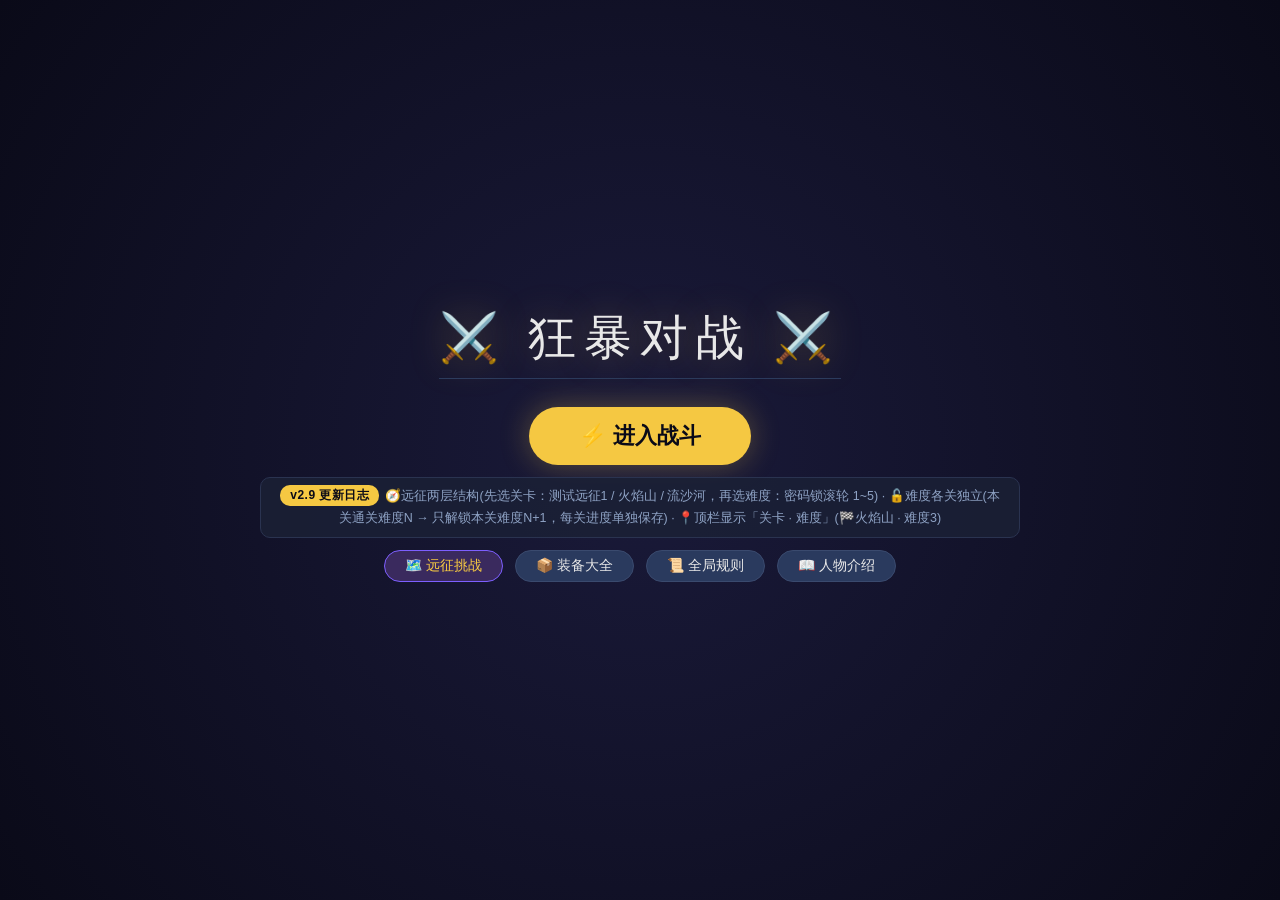
==== commit 2753095a: "feat(rogue): 远征两层结构（关卡 x 难度）v2.9 - 第一层「选关卡」(测试远征1 / 火焰山 / 流沙河)，第二层「选难度」密码锁滚轮 - 难度各关独立解锁与本地存档，顶栏显示「关卡" ====
--- a/index.html
+++ b/index.html
@@ -3,7 +3,7 @@
 <head>
 <meta charset="UTF-8">
 <meta name="viewport" content="width=device-width, initial-scale=1.0">
-<title>狂暴对战（v2.8）</title>
+<title>狂暴对战（v2.9）</title>
 <link rel="stylesheet" href="style.css">
 </head>
 <body>
@@ -14,7 +14,7 @@
         <h1>⚔️ 狂暴对战 ⚔️</h1>
     </div>
     <button class="start-btn" id="startBtn">⚡ 进入战斗</button>
-    <div class="version"><span class="v-num">v2.8 更新日志</span>🗺️远征难度 5 档(远征1~5，表尾可继续扩展) · 🎡密码锁式难度滚轮(滚轮逐档/拖拽/点击/键盘，滚到底为最高档) · 🏅击败 BOSS 完整通关解锁下一档(进度存本机，刷新不丢)</div>
+    <div class="version"><span class="v-num">v2.9 更新日志</span>🧭远征两层结构(先选关卡：测试远征1 / 火焰山 / 流沙河，再选难度：密码锁滚轮 1~5) · 🔓难度各关独立(本关通关难度N → 只解锁本关难度N+1，每关进度单独保存) · 📍顶栏显示「关卡 · 难度」(🏁火焰山 · 难度3)</div>
     <div class="btn-group">
         <button id="rogueOpenBtn" class="rogue-entry-btn">🗺️ 远征挑战</button>
         <button id="toggleEquipBtn">📦 装备大全</button>
@@ -127,8 +127,11 @@
 
 <!-- 远征挑战(肉鸽模式 2.4): 全屏; 只能操作 A 队;
     出征→战斗→战斗→商店→装备升级→精英战→BOSS 共 7 个节点按顺序推进;
-    v2.8: 入口为「密码锁式难度滚轮」(远征1~5, 可扩展), 通关(击败BOSS)解锁下一档并存本地;
+    v2.8: 入口为「密码锁式难度滚轮」(测试远征1~5 为预留名, 可扩展), 通关(击败BOSS)解锁下一档并存本地;
           顶栏 #rogueDiff 显示本局难度(入口「选难度」界面整条顶栏与节点地图隐藏, 地图自整备/战斗起显示);
+    v2.9: 两层结构 — 第一层「选关卡」(测试远征1 / 火焰山 / 流沙河 垂直列表, 关卡全部开放, 每关预留配置位),
+          第二层「选难度」(密码锁滚轮 1~5, 各关独立解锁; 左下角有「← 返回选择」);
+          进行中的那一关显示「进行中：节点K · 难度N」并可点击继续;
     战斗界面为上下布局(B 队在上 / A 队在下, 双方各 3列×2行 前后排 6 站位), 战斗日志在右侧,
     并可「⚙ 调整装备/站位」暂停回整备; 商店可卖装备(普通 6 金 / 稀有 12 金 / 升级装备 10 金) -->
 <div id="rogueModal">
--- a/style.css
+++ b/style.css
@@ -577,6 +577,31 @@
 .rogue-top.hidden, .rogue-map.hidden { display:none; }
 
 /* ============================================================
+   v2.9 新增: 远征两层结构(第一层 关卡选择列表 / 第二层 难度滚轮)
+   ============================================================ */
+
+/* 第一层 · 关卡选择: 垂直列表, 每行一张卡片(名称 + 状态徽章 + 一行进度说明) */
+.rogue-select { display:flex; flex-direction:column; gap:8px; max-width:560px; margin:4px auto 0; }
+.rsl-card { background:#141a2e; border:1px solid #22304a; border-radius:10px; padding:8px 12px; cursor:pointer; transition:.15s; }
+.rsl-card:hover { border-color:#5dade2; transform:translateX(2px); }
+.rsl-card.cleared { border-color:#1f4a34; }
+.rsl-card.running { border-color:#f5c842; background:#221d0e; box-shadow:0 0 12px rgba(245,200,66,0.18); }
+.rsl-line { display:flex; align-items:center; justify-content:space-between; gap:10px; }
+.rsl-name { font-size:14px; font-weight:bold; color:#e8e8e8; }
+.rsl-card.cleared .rsl-name { color:#2ecc71; }
+.rsl-card.running .rsl-name { color:#f5c842; }
+.rsl-badge { font-size:11px; padding:1px 9px; border-radius:10px; border:1px solid #2a3a5e; color:#8899bb; white-space:nowrap; }
+.rsl-badge.open { border-color:#3a5a8e; color:#9fd4ff; }
+.rsl-badge.cleared { border-color:#2ecc71; color:#2ecc71; }
+.rsl-badge.running { border-color:#f5c842; color:#f5c842; }
+.rsl-sub { font-size:11px; color:#7d8bab; margin-top:3px; }
+
+/* 第二层 · 「← 返回选择」固定在整个窗口的左下角(不参与按钮行的居中排布) */
+#rogueModal .modal-content { position:relative; }
+.rogue-actions .rogue-back-btn { position:absolute; left:26px; bottom:16px; opacity:.85; }
+.rogue-actions .rogue-back-btn:hover { opacity:1; }
+
+/* ============================================================
    v2.8 新增: 远征难度选择(密码锁式滚轮) + 顶栏常驻难度
    ============================================================ */
 
